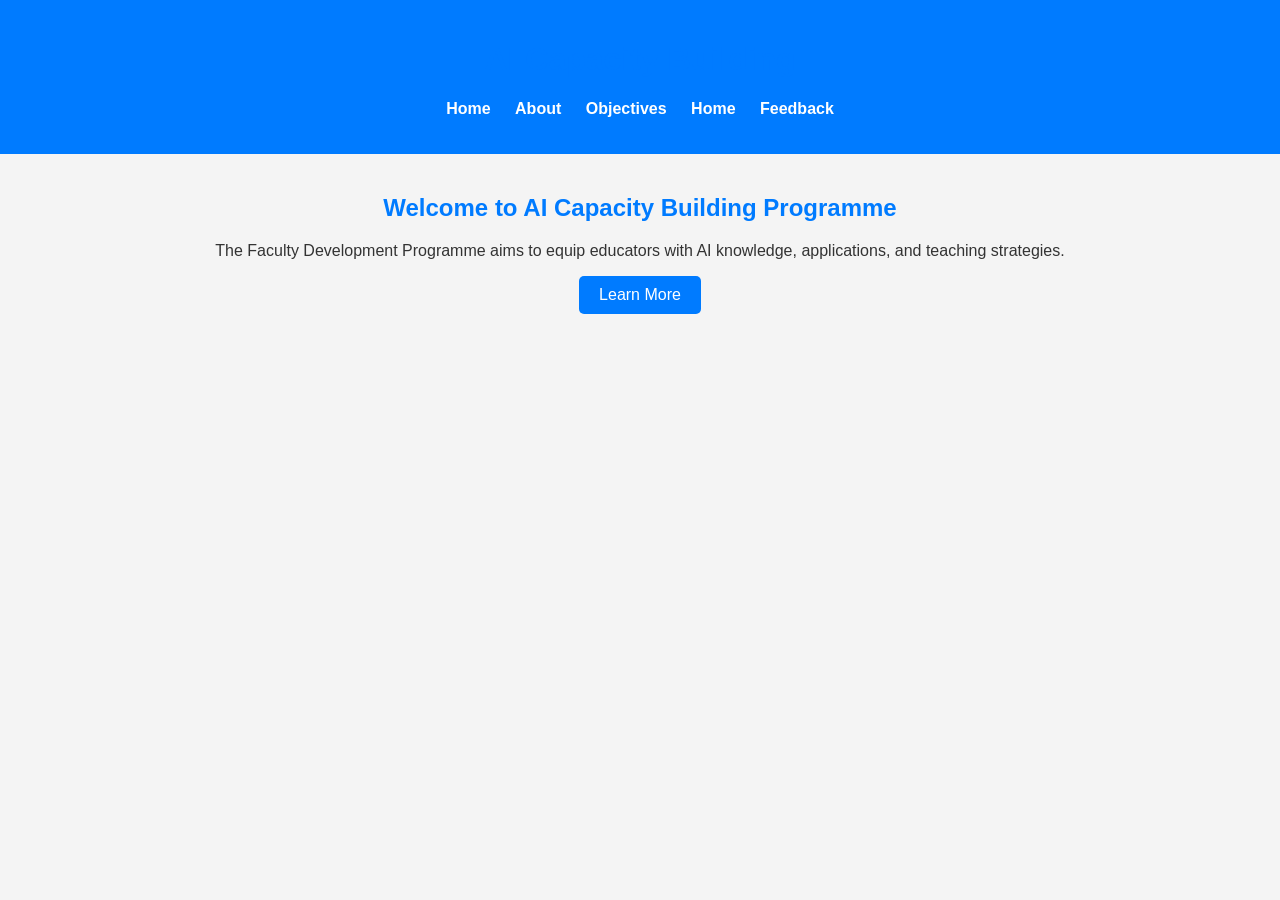
==== index.html @ f8cb54f5 "Update index.html" ====
<!DOCTYPE html>
<html lang="en">
<head>
    <meta charset="UTF-8">
    <meta name="viewport" content="width=device-width, initial-scale=1.0">
    <title>AI Capacity Building - Home</title>
    <link rel="stylesheet" href="style.css">
</head>
<body>
    <header>
        <h1>AI Capacity Building</h1>
        <nav>
            <ul>
                <li><a href="index.html">Home</a></li>
                <li><a href="about.html">About</a></li>
                <li><a href="objectives.html">Objectives</a></li>
                <li><a href="dm.html">Home</a></li>
                <li><a href="feedback.html">Feedback</a></li>
            </ul>
        </nav>
    </header>

    <main>
        <h2>Welcome to AI Capacity Building Programme</h2>
        <p>The Faculty Development Programme aims to equip educators with AI knowledge, applications, and teaching strategies.</p>
        <a href="about.html" class="button">Learn More</a>
    </main>
</body>
</html>
---- style.css ----
body {
    font-family: Arial, sans-serif;
    text-align: center;
    background-color: #f4f4f4;
    color: #333;
    margin: 0;
    padding: 0;
}

header {
    background-color: #007bff;
    color: white;
    padding: 20px;
}

nav ul {
    list-style-type: none;
    padding: 0;
}

nav ul li {
    display: inline;
    margin: 0 10px;
}

nav ul li a {
    color: white;
    text-decoration: none;
    font-weight: bold;
}

main {
    padding: 20px;
}

h1, h2 {
    color: #007bff;
}

.button {
    display: inline-block;
    padding: 10px 20px;
    color: white;
    background-color: #007bff;
    text-decoration: none;
    border-radius: 5px;
}

form {
    background: white;
    padding: 20px;
    border-radius: 5px;
    display: inline-block;
}

input, textarea {
    display: block;
    width: 100%;
    margin: 10px 0;
    padding: 8px;
}

button {
    background: #007bff;
    color: white;
    padding: 10px;
    border: none;
    cursor: pointer;
}
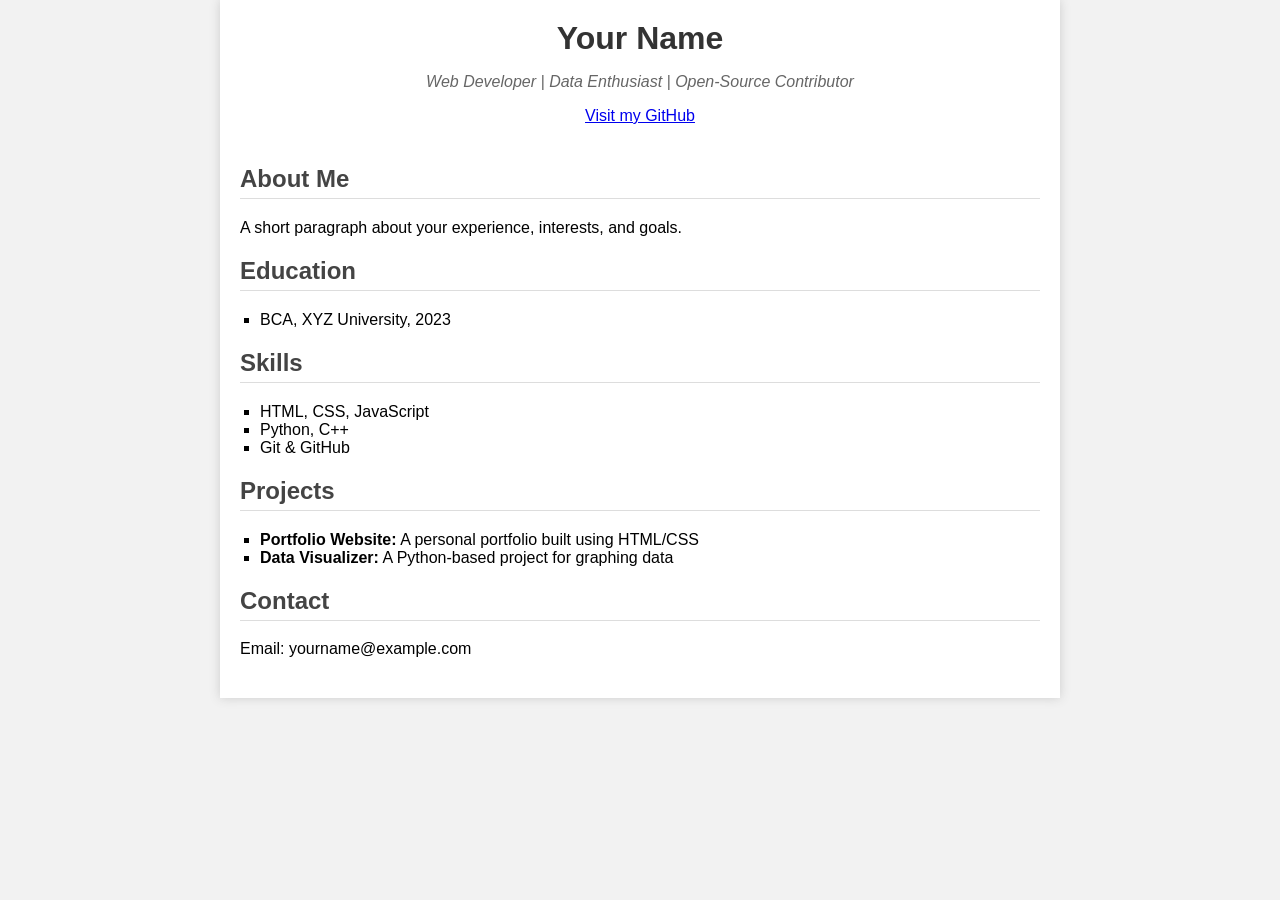
==== commit 0b3599fb: "Add files via upload" ====
--- a/index.html
+++ b/index.html
@@ -1,29 +1,52 @@
-<!DOCTYPE html>
-<html lang="en">
-<head>
-    <meta charset="UTF-8">
-    <meta name="viewport" content="width=device-width, initial-scale=1.0">
-    <title>AI Capacity Building - Home</title>
-    <link rel="stylesheet" href="style.css">
-</head>
-<body>
-    <header>
-        <h1>AI Capacity Building</h1>
-        <nav>
-            <ul>
-                <li><a href="index.html">Home</a></li>
-                <li><a href="about.html">About</a></li>
-                <li><a href="objectives.html">Objectives</a></li>
-                <li><a href="dm.html">Home</a></li>
-                <li><a href="feedback.html">Feedback</a></li>
-            </ul>
-        </nav>
-    </header>
-
-    <main>
-        <h2>Welcome to AI Capacity Building Programme</h2>
-        <p>The Faculty Development Programme aims to equip educators with AI knowledge, applications, and teaching strategies.</p>
-        <a href="about.html" class="button">Learn More</a>
-    </main>
-</body>
-</html>
+<!DOCTYPE html>
+<html lang="en">
+<head>
+  <meta charset="UTF-8" />
+  <meta name="viewport" content="width=device-width, initial-scale=1.0"/>
+  <title>My Resume</title>
+  <link rel="stylesheet" href="style.css" />
+</head>
+<body>
+  <div class="container">
+    <header>
+      <h1>Your Name</h1>
+      <p>Web Developer | Data Enthusiast | Open-Source Contributor</p>
+      <a href="https://github.com/yourusername" target="_blank">Visit my GitHub</a>
+    </header>
+
+    <section>
+      <h2>About Me</h2>
+      <p>A short paragraph about your experience, interests, and goals.</p>
+    </section>
+
+    <section>
+      <h2>Education</h2>
+      <ul>
+        <li>BCA, XYZ University, 2023</li>
+      </ul>
+    </section>
+
+    <section>
+      <h2>Skills</h2>
+      <ul>
+        <li>HTML, CSS, JavaScript</li>
+        <li>Python, C++</li>
+        <li>Git & GitHub</li>
+      </ul>
+    </section>
+
+    <section>
+      <h2>Projects</h2>
+      <ul>
+        <li><strong>Portfolio Website:</strong> A personal portfolio built using HTML/CSS</li>
+        <li><strong>Data Visualizer:</strong> A Python-based project for graphing data</li>
+      </ul>
+    </section>
+
+    <section>
+      <h2>Contact</h2>
+      <p>Email: yourname@example.com</p>
+    </section>
+  </div>
+</body>
+</html>
--- a/style.css
+++ b/style.css
@@ -1,69 +1,44 @@
-body {
-    font-family: Arial, sans-serif;
-    text-align: center;
-    background-color: #f4f4f4;
-    color: #333;
-    margin: 0;
-    padding: 0;
-}
-
-header {
-    background-color: #007bff;
-    color: white;
-    padding: 20px;
-}
-
-nav ul {
-    list-style-type: none;
-    padding: 0;
-}
-
-nav ul li {
-    display: inline;
-    margin: 0 10px;
-}
-
-nav ul li a {
-    color: white;
-    text-decoration: none;
-    font-weight: bold;
-}
-
-main {
-    padding: 20px;
-}
-
-h1, h2 {
-    color: #007bff;
-}
-
-.button {
-    display: inline-block;
-    padding: 10px 20px;
-    color: white;
-    background-color: #007bff;
-    text-decoration: none;
-    border-radius: 5px;
-}
-
-form {
-    background: white;
-    padding: 20px;
-    border-radius: 5px;
-    display: inline-block;
-}
-
-input, textarea {
-    display: block;
-    width: 100%;
-    margin: 10px 0;
-    padding: 8px;
-}
-
-button {
-    background: #007bff;
-    color: white;
-    padding: 10px;
-    border: none;
-    cursor: pointer;
-}
+body {
+  font-family: Arial, sans-serif;
+  background-color: #f2f2f2;
+  margin: 0;
+  padding: 0;
+}
+
+.container {
+  max-width: 800px;
+  margin: auto;
+  background: white;
+  padding: 20px;
+  box-shadow: 0 0 10px #ccc;
+}
+
+header {
+  text-align: center;
+  padding-bottom: 20px;
+}
+
+header h1 {
+  margin: 0;
+  color: #333;
+}
+
+header p {
+  font-style: italic;
+  color: #666;
+}
+
+section {
+  margin-bottom: 20px;
+}
+
+h2 {
+  color: #444;
+  border-bottom: 1px solid #ddd;
+  padding-bottom: 5px;
+}
+
+ul {
+  list-style-type: square;
+  padding-left: 20px;
+}
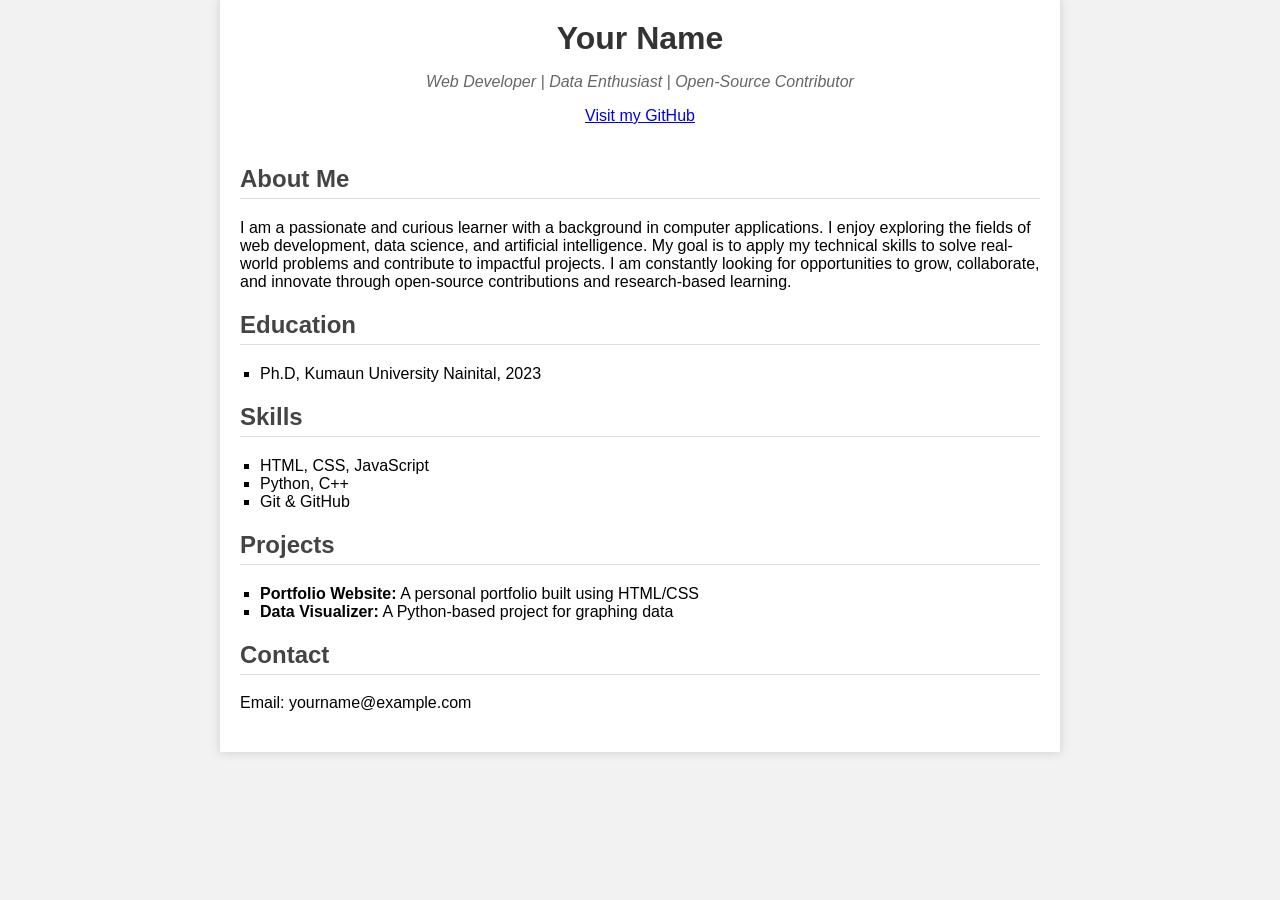
==== commit 0ad03c60: "Update index.html" ====
--- a/index.html
+++ b/index.html
@@ -11,18 +11,18 @@
     <header>
       <h1>Your Name</h1>
       <p>Web Developer | Data Enthusiast | Open-Source Contributor</p>
-      <a href="https://github.com/yourusername" target="_blank">Visit my GitHub</a>
+      <a href="https://github.com/Dr. Janmejay Pant" target="_blank">Visit my GitHub</a>
     </header>
 
     <section>
       <h2>About Me</h2>
-      <p>A short paragraph about your experience, interests, and goals.</p>
+      <p>I am a passionate and curious learner with a background in computer applications. I enjoy exploring the fields of web development, data science, and artificial intelligence. My goal is to apply my technical skills to solve real-world problems and contribute to impactful projects. I am constantly looking for opportunities to grow, collaborate, and innovate through open-source contributions and research-based learning.</p>
     </section>
 
     <section>
       <h2>Education</h2>
       <ul>
-        <li>BCA, XYZ University, 2023</li>
+        <li>Ph.D, Kumaun University Nainital, 2023</li>
       </ul>
     </section>
 
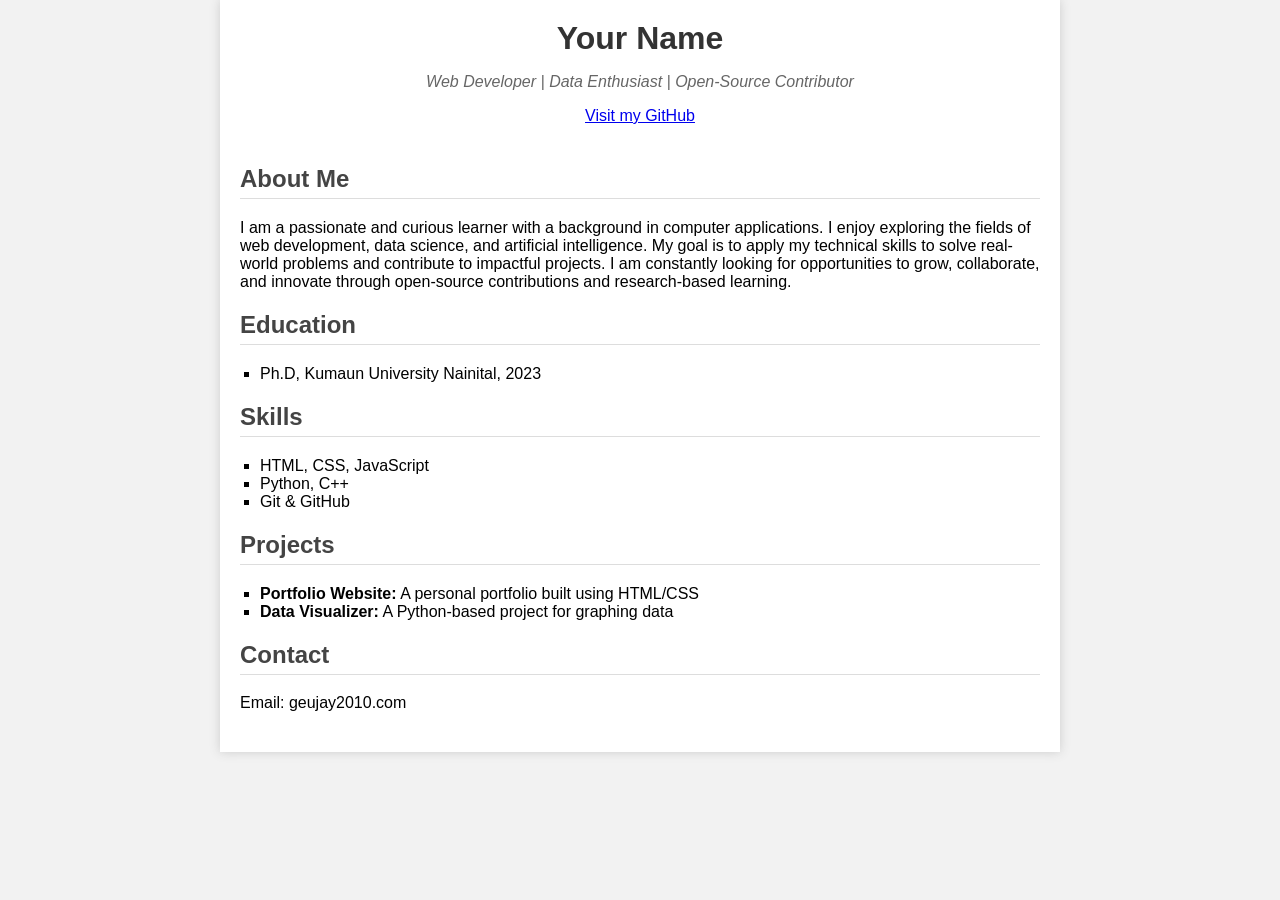
==== commit b8f58023: "Update index.html" ====
--- a/index.html
+++ b/index.html
@@ -45,7 +45,7 @@
 
     <section>
       <h2>Contact</h2>
-      <p>Email: yourname@example.com</p>
+      <p>Email: geujay2010.com</p>
     </section>
   </div>
 </body>
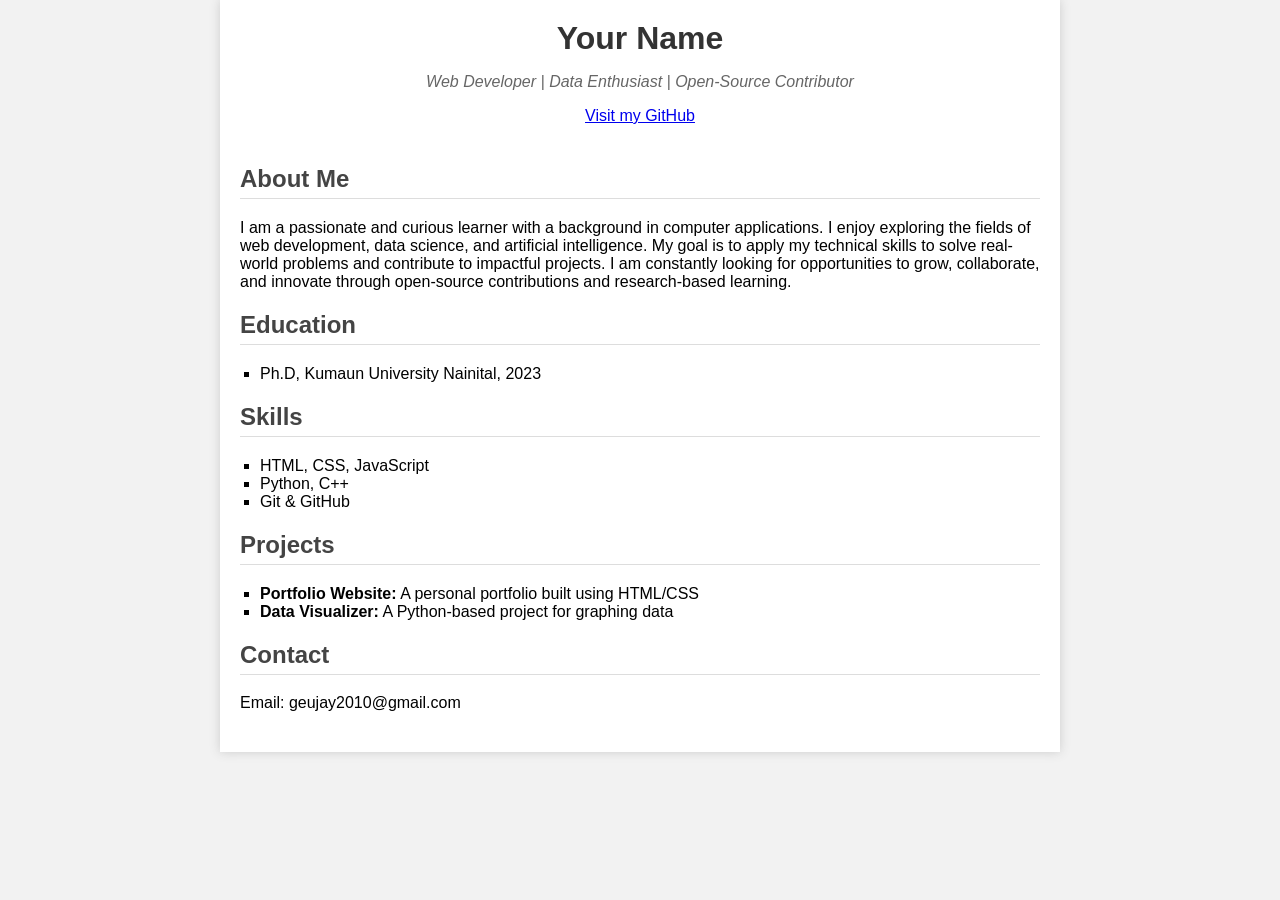
==== commit 6b8ecd1e: "Update index.html" ====
--- a/index.html
+++ b/index.html
@@ -45,7 +45,7 @@
 
     <section>
       <h2>Contact</h2>
-      <p>Email: geujay2010.com</p>
+      <p>Email: geujay2010@gmail.com</p>
     </section>
   </div>
 </body>
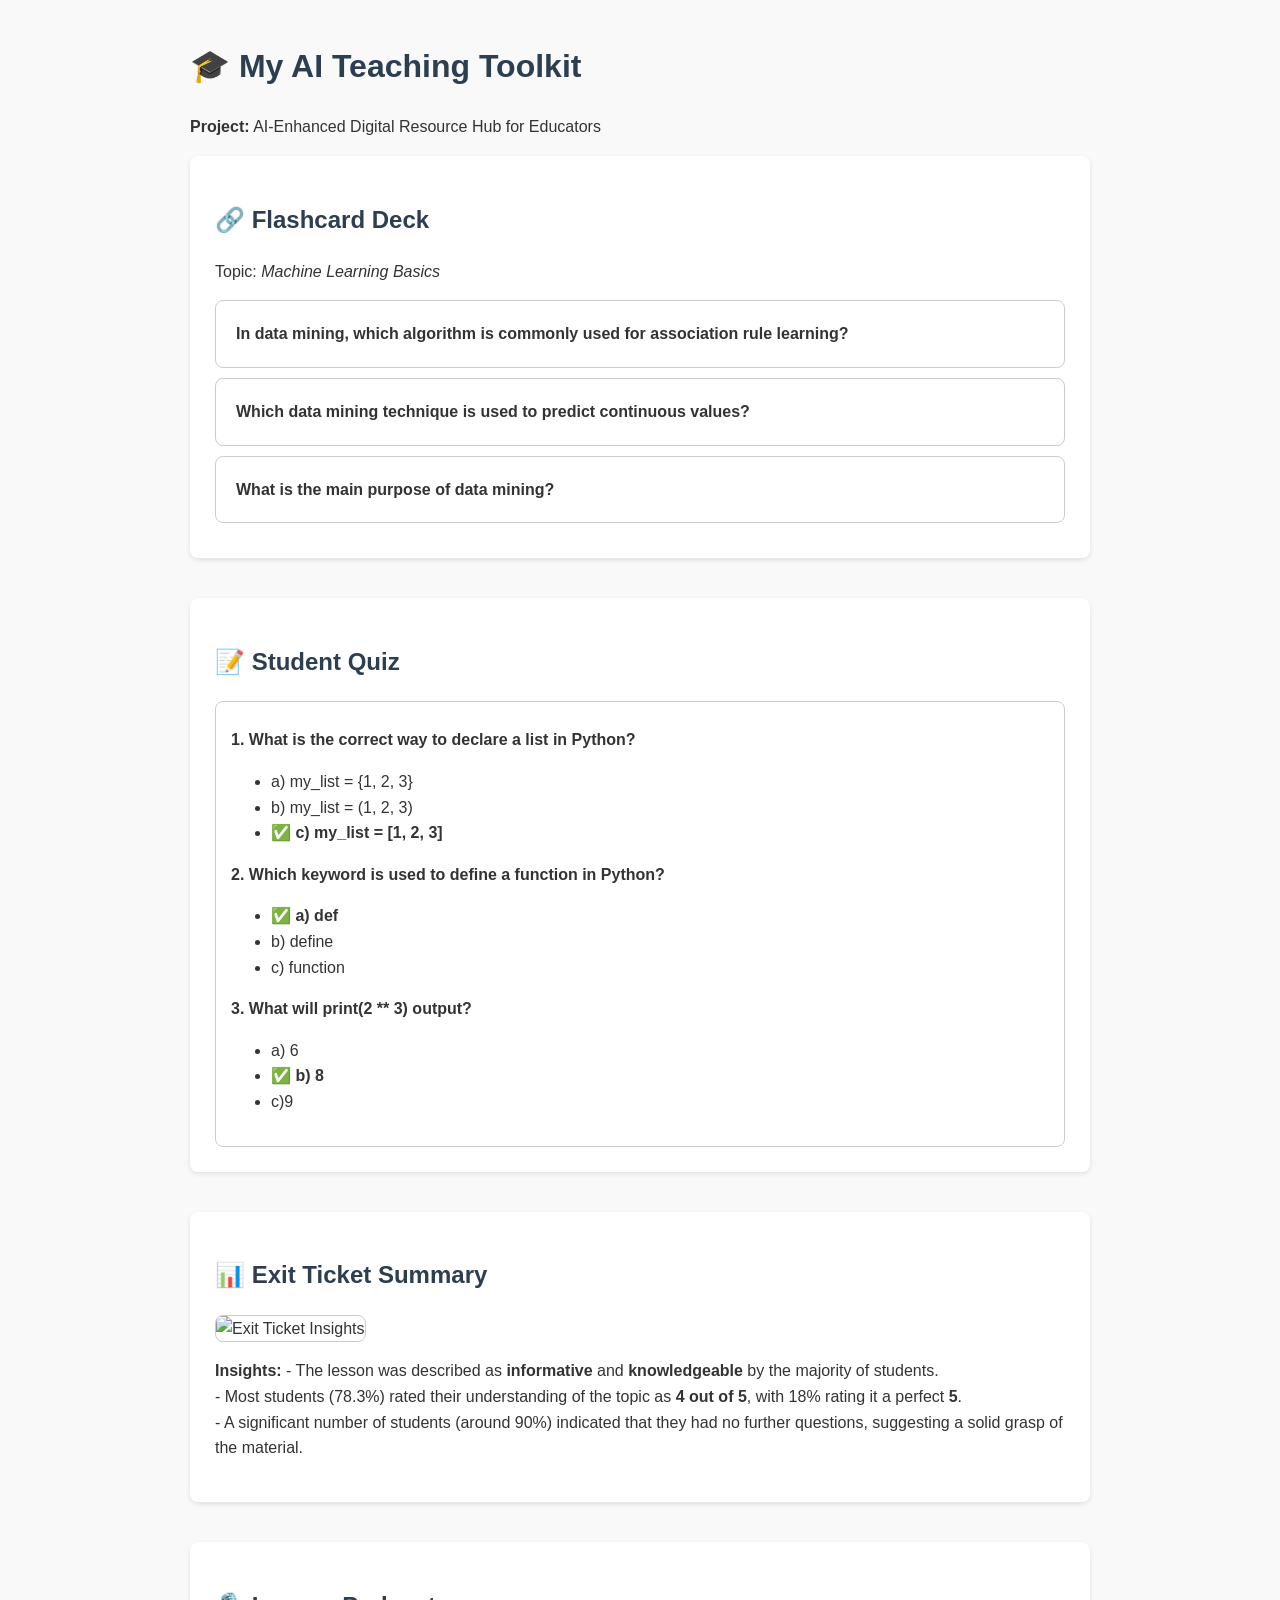
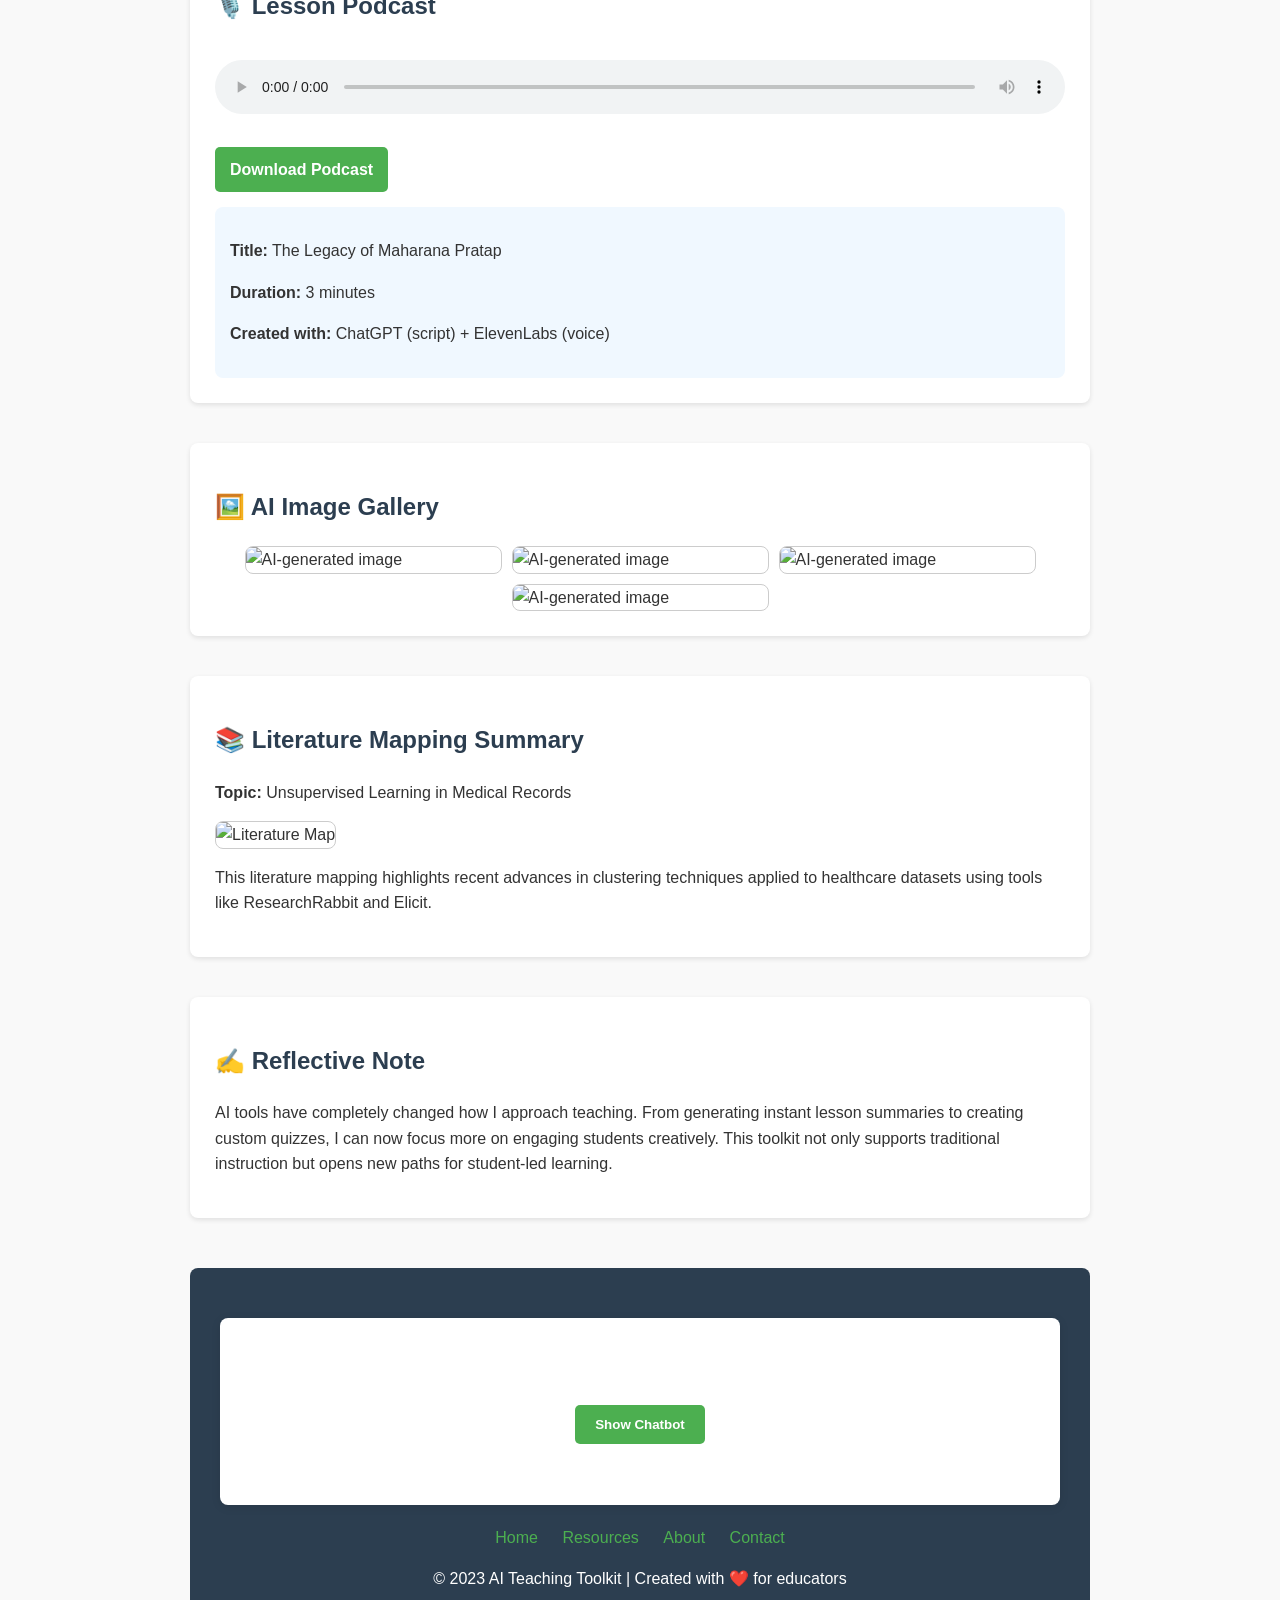
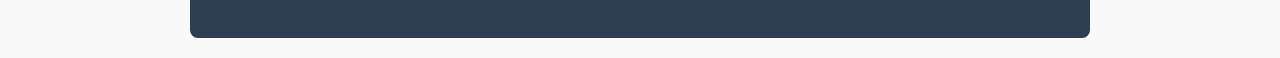
==== commit df28dd71: "Add files via upload" ====
--- a/index.html
+++ b/index.html
@@ -2,51 +2,305 @@
 <html lang="en">
 <head>
   <meta charset="UTF-8" />
-  <meta name="viewport" content="width=device-width, initial-scale=1.0"/>
-  <title>My Resume</title>
-  <link rel="stylesheet" href="style.css" />
+  <meta name="viewport" content="width=device-width, initial-scale=1.0" />
+  <title>My AI Teaching Toolkit</title>
+  <style>
+    body {
+      font-family: Arial, sans-serif;
+      max-width: 900px;
+      margin: auto;
+      padding: 20px;
+      line-height: 1.6;
+      background-color: #f9f9f9;
+      color: #333;
+    }
+    h1, h2 {
+      color: #2c3e50;
+    }
+    section {
+      margin-bottom: 40px;
+      background: white;
+      padding: 25px;
+      border-radius: 8px;
+      box-shadow: 0 2px 5px rgba(0,0,0,0.1);
+    }
+    iframe, img {
+      max-width: 100%;
+      height: auto;
+      border: 1px solid #ccc;
+      border-radius: 8px;
+    }
+    .gallery {
+      display: flex;
+      gap: 10px;
+      flex-wrap: wrap;
+      justify-content: center;
+    }
+    .gallery img {
+      width: 30%;
+      min-width: 200px;
+    }
+    .quiz {
+      background: #fff;
+      padding: 15px;
+      border: 1px solid #ccc;
+      border-radius: 8px;
+    }
+    .quiz p {
+      margin: 10px 0 5px;
+    }
+    .flashcard {
+      background-color: #fff;
+      border: 1px solid #ccc;
+      padding: 20px;
+      margin-bottom: 10px;
+      border-radius: 8px;
+      cursor: pointer;
+      transition: all 0.3s ease;
+    }
+    .flashcard:hover {
+      background-color: #f1f1f1;
+      transform: translateY(-2px);
+    }
+    .question {
+      font-weight: bold;
+      font-size: 16px;
+    }
+    .answer {
+      margin-top: 10px;
+      font-size: 14px;
+      color: #555;
+      display: none;
+    }
+    audio {
+      width: 100%;
+      margin: 15px 0;
+    }
+    .podcast-meta {
+      background: #f0f8ff;
+      padding: 15px;
+      border-radius: 8px;
+      margin-top: 15px;
+    }
+    .download-btn {
+      display: inline-block;
+      background: #4CAF50;
+      color: white;
+      padding: 10px 15px;
+      text-decoration: none;
+      border-radius: 5px;
+      margin-top: 10px;
+      font-weight: bold;
+      transition: background 0.3s;
+    }
+    .download-btn:hover {
+      background: #45a049;
+    }
+    .chatbot-container {
+      border: 1px solid #ddd;
+      border-radius: 8px;
+      overflow: hidden;
+    }
+    footer {
+      margin-top: 50px;
+      padding: 30px 20px;
+      background: #2c3e50;
+      color: white;
+      border-radius: 8px;
+      text-align: center;
+    }
+    .chatbot-footer {
+      max-width: 800px;
+      margin: 20px auto;
+      background: white;
+      padding: 20px;
+      border-radius: 8px;
+      box-shadow: 0 2px 10px rgba(0,0,0,0.1);
+    }
+    .chatbot-toggle {
+      background: #4CAF50;
+      color: white;
+      border: none;
+      padding: 12px 20px;
+      border-radius: 5px;
+      cursor: pointer;
+      font-weight: bold;
+      margin-bottom: 15px;
+      transition: all 0.3s;
+    }
+    .chatbot-toggle:hover {
+      background: #3e8e41;
+      transform: translateY(-2px);
+    }
+    #chatbot-iframe {
+      width: 100%;
+      height: 0;
+      border: none;
+      transition: height 0.3s ease;
+      border-radius: 8px;
+    }
+    #chatbot-iframe.active {
+      height: 500px;
+    }
+    .footer-links {
+      margin-top: 20px;
+    }
+    .footer-links a {
+      color: #4CAF50;
+      margin: 0 10px;
+      text-decoration: none;
+    }
+    .footer-links a:hover {
+      text-decoration: underline;
+    }
+  </style>
 </head>
 <body>
-  <div class="container">
-    <header>
-      <h1>Your Name</h1>
-      <p>Web Developer | Data Enthusiast | Open-Source Contributor</p>
-      <a href="https://github.com/Dr. Janmejay Pant" target="_blank">Visit my GitHub</a>
-    </header>
-
-    <section>
-      <h2>About Me</h2>
-      <p>I am a passionate and curious learner with a background in computer applications. I enjoy exploring the fields of web development, data science, and artificial intelligence. My goal is to apply my technical skills to solve real-world problems and contribute to impactful projects. I am constantly looking for opportunities to grow, collaborate, and innovate through open-source contributions and research-based learning.</p>
-    </section>
-
-    <section>
-      <h2>Education</h2>
+  <h1>🎓 My AI Teaching Toolkit</h1>
+  <p><strong>Project:</strong> AI-Enhanced Digital Resource Hub for Educators</p>
+
+  <section>
+    <h2>🔗 Flashcard Deck</h2>
+    <p>Topic: <em>Machine Learning Basics</em></p>
+    <div class="flashcard" onclick="toggleFlashcard(1)">
+      <div class="question">In data mining, which algorithm is commonly used for association rule learning?</div>
+      <div class="answer" id="answer1"><b>Apriori</b></div>
+    </div>
+    <div class="flashcard" onclick="toggleFlashcard(2)">
+      <div class="question">Which data mining technique is used to predict continuous values?</div>
+      <div class="answer" id="answer2"><b>Regression</b></div>
+    </div>
+    <div class="flashcard" onclick="toggleFlashcard(3)">
+      <div class="question">What is the main purpose of data mining?</div>
+      <div class="answer" id="answer3"><b>To discover patterns and relationships in data</b></div>
+    </div>
+  </section>
+
+  <section>
+    <h2>📝 Student Quiz</h2>
+    <div class="quiz">
+      <p><strong>1. What is the correct way to declare a list in Python?</strong></p>
       <ul>
-        <li>Ph.D, Kumaun University Nainital, 2023</li>
+        <li>a) my_list = {1, 2, 3}</li>
+        <li>b) my_list = (1, 2, 3)</li>
+        <li><strong>✅ c) my_list = [1, 2, 3]</strong></li>
       </ul>
-    </section>
-
-    <section>
-      <h2>Skills</h2>
+
+      <p><strong>2. Which keyword is used to define a function in Python?</strong></p>
       <ul>
-        <li>HTML, CSS, JavaScript</li>
-        <li>Python, C++</li>
-        <li>Git & GitHub</li>
+        <li><strong>✅ a) def</strong></li>
+        <li>b) define</li>
+        <li>c) function</li>
       </ul>
-    </section>
-
-    <section>
-      <h2>Projects</h2>
+
+      <p><strong>3. What will print(2 ** 3) output?</strong></p>
       <ul>
-        <li><strong>Portfolio Website:</strong> A personal portfolio built using HTML/CSS</li>
-        <li><strong>Data Visualizer:</strong> A Python-based project for graphing data</li>
+        <li>a) 6</li>
+        <li><strong>✅ b) 8</strong></li>
+        <li>c)9</li>
       </ul>
-    </section>
-
-    <section>
-      <h2>Contact</h2>
-      <p>Email: geujay2010@gmail.com</p>
-    </section>
-  </div>
+    </div>
+  </section>
+
+  <section>
+    <h2>📊 Exit Ticket Summary</h2>
+    <img src="https://raw.githubusercontent.com/JanmejayPant/janmejayPant.github.io/refs/heads/main/capture.JPG" alt="Exit Ticket Insights" />
+    <p><strong>Insights:</strong> 
+      - The lesson was described as <strong>informative</strong> and <strong>knowledgeable</strong> by the majority of students.<br />
+      - Most students (78.3%) rated their understanding of the topic as <strong>4 out of 5</strong>, with 18% rating it a perfect <strong>5</strong>.<br />
+      - A significant number of students (around 90%) indicated that they had no further questions, suggesting a solid grasp of the material.
+    </p>
+  </section>
+
+  <section>
+    <h2>🎙️ Lesson Podcast</h2>
+    <audio controls>
+      <source src="https://github.com/JanmejayPant/janmejayPant.github.io/raw/main/podcast_1.mp3" type="audio/mpeg">
+      Your browser does not support the audio element.
+    </audio>
+    <a href="https://github.com/JanmejayPant/janmejayPant.github.io/raw/main/podcast_1.mp3" download class="download-btn">
+      Download Podcast
+    </a>
+    <div class="podcast-meta">
+      <p><strong>Title:</strong> The Legacy of Maharana Pratap</p>
+      <p><strong>Duration:</strong> 3 minutes</p>
+      <p><strong>Created with:</strong> ChatGPT (script) + ElevenLabs (voice)</p>
+    </div>
+  </section>
+
+  <section>
+    <h2>🖼️ AI Image Gallery</h2>
+    <div class="gallery">
+      <img src="https://raw.githubusercontent.com/JanmejayPant/janmejayPant.github.io/refs/heads/main/1_AI_Healthcare.jpg" alt="AI-generated image" />
+      <img src="https://raw.githubusercontent.com/JanmejayPant/janmejayPant.github.io/refs/heads/main/2_AI_Healthcare.jpg" alt="AI-generated image" />
+      <img src="https://raw.githubusercontent.com/JanmejayPant/janmejayPant.github.io/refs/heads/main/3_AI_Healthcare.jpg" alt="AI-generated image" />
+	  <img src="https://raw.githubusercontent.com/JanmejayPant/janmejayPant.github.io/refs/heads/main/4_AI_Healthcare.jpg" alt="AI-generated image" />
+    </div>
+  </section>
+
+  <section>
+    <h2>📚 Literature Mapping Summary</h2>
+    <p><strong>Topic:</strong> Unsupervised Learning in Medical Records</p>
+    <img src="https://raw.githubusercontent.com/JanmejayPant/janmejayPant.github.io/refs/heads/main/lit-map.png" alt="Literature Map" />
+    <p>This literature mapping highlights recent advances in clustering techniques applied to healthcare datasets using tools like ResearchRabbit and Elicit.</p>
+  </section>
+
+  <section>
+    <h2>✍️ Reflective Note</h2>
+    <p>
+      AI tools have completely changed how I approach teaching. From generating instant lesson summaries to creating custom quizzes, I can now focus more on engaging students creatively. This toolkit not only supports traditional instruction but opens new paths for student-led learning.
+    </p>
+  </section>
+
+  <footer>
+    <div class="chatbot-footer">
+      <h3>Need Help? Ask Our AI Teaching Assistant</h3>
+      <button class="chatbot-toggle" onclick="toggleChatbot()">Show Chatbot</button>
+      <iframe 
+        id="chatbot-iframe"
+        src="https://poe.com/AITeachingHelper/embed" 
+        title="AI Teaching Assistant"
+      ></iframe>
+    </div>
+    
+    <div class="footer-links">
+      <a href="#">Home</a>
+      <a href="#">Resources</a>
+      <a href="#">About</a>
+      <a href="#">Contact</a>
+    </div>
+    
+    <p>© 2023 AI Teaching Toolkit | Created with ❤️ for educators</p>
+  </footer>
+
+  <script>
+    function toggleFlashcard(cardId) {
+      const answer = document.getElementById(`answer${cardId}`);
+      answer.style.display = answer.style.display === 'none' ? 'block' : 'none';
+      
+      // Toggle animation
+      const flashcard = event.currentTarget;
+      flashcard.style.transform = answer.style.display === 'block' ? 'scale(1.02)' : 'scale(1)';
+    }
+
+    // Add event listener for audio error handling
+    document.querySelector('audio').addEventListener('error', function() {
+      console.error('Error loading audio file');
+      alert('Having trouble loading the podcast. Please try downloading it instead.');
+    });
+    
+    // Chatbot toggle function
+    function toggleChatbot() {
+      const iframe = document.getElementById('chatbot-iframe');
+      iframe.classList.toggle('active');
+      
+      const button = document.querySelector('.chatbot-toggle');
+      if (iframe.classList.contains('active')) {
+        button.textContent = 'Hide Chatbot';
+      } else {
+        button.textContent = 'Show Chatbot';
+      }
+    }
+  </script>
 </body>
 </html>
